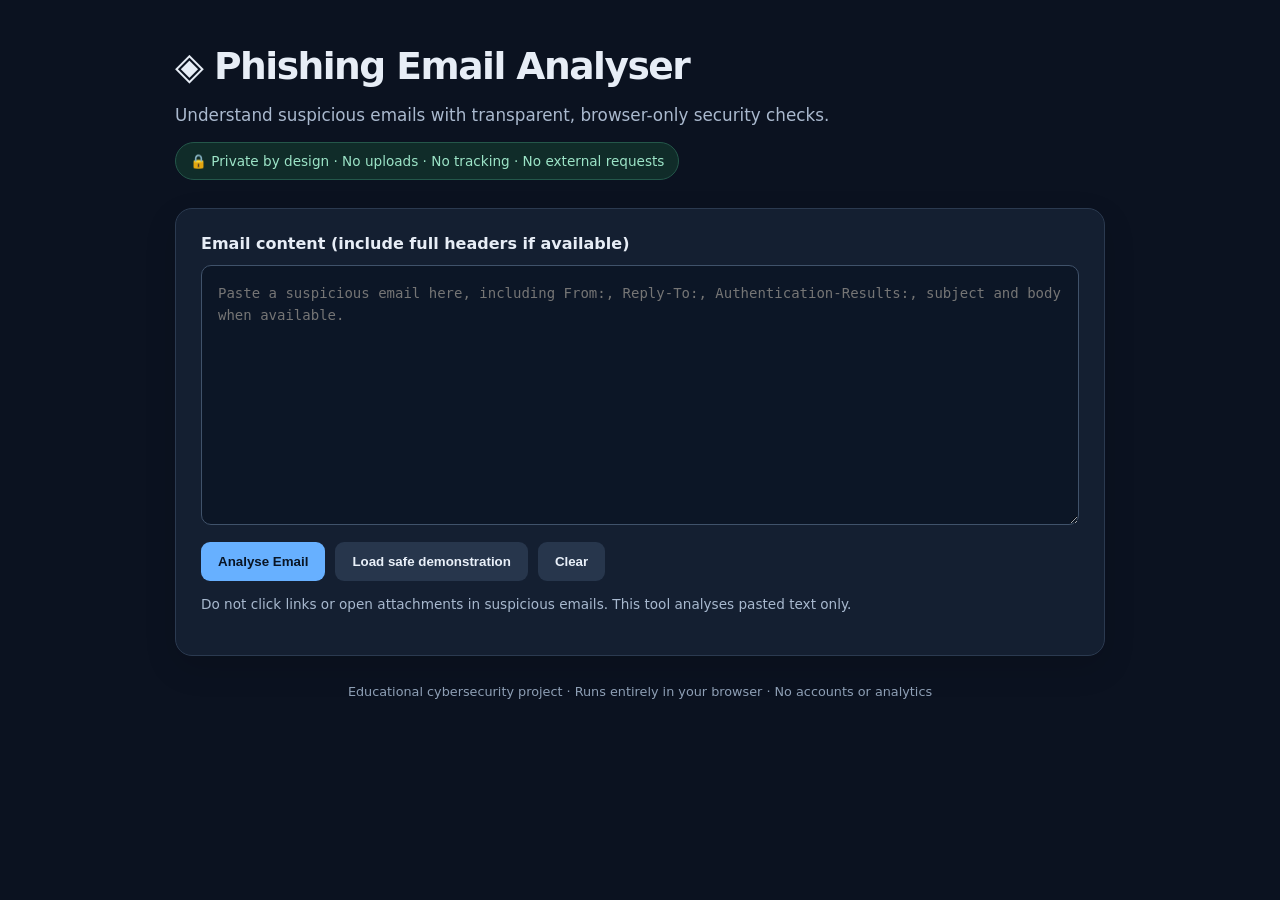
==== Phishing-Email-Analyser/index.html @ 763b8be5 "Add Phishing Email Analyser v1.0" ====
<!doctype html><html lang="en"><head><meta charset="utf-8"><meta name="viewport" content="width=device-width,initial-scale=1"><meta name="referrer" content="no-referrer"><meta http-equiv="Content-Security-Policy" content="default-src 'none'; script-src 'self'; style-src 'self'; img-src 'self' data:; connect-src 'none'; form-action 'none'; base-uri 'none'; object-src 'none'"><title>Phishing Email Analyser</title><link rel="stylesheet" href="styles.css"><script src="app.js" defer></script></head><body><main class="shell"><header><div class="brand">◈ Phishing Email Analyser</div><p class="sub">Understand suspicious emails with transparent, browser-only security checks.</p><div class="privacy">🔒 Private by design · No uploads · No tracking · No external requests</div></header><section class="panel"><label for="email">Email content (include full headers if available)</label><textarea id="email" spellcheck="false" placeholder="Paste a suspicious email here, including From:, Reply-To:, Authentication-Results:, subject and body when available."></textarea><div class="actions"><button id="analyse">Analyse Email</button><button id="sample" class="secondary">Load safe demonstration</button><button id="clear" class="secondary">Clear</button></div><p class="hint">Do not click links or open attachments in suspicious emails. This tool analyses pasted text only.</p></section><section id="results" class="panel" hidden aria-live="polite"><div class="summary"><div><div class="eyebrow">Estimated phishing risk</div><div id="score" class="score"></div></div><div><div id="classification" class="classification"></div><p id="overview"></p></div></div><div class="meter"><div id="meterFill"></div></div><h2>Detected warning signs</h2><div id="findings"></div><h2>Recommended next steps</h2><ul id="recommendations"></ul><p class="hint">Limitations: rule-based text checks cannot confirm sender identity, verify live domains, scan attachments, or prove an email is safe. Authentication results are interpreted only when included in pasted headers.</p></section><footer>Educational cybersecurity project · Runs entirely in your browser · No accounts or analytics</footer></main></body></html>
---- Phishing-Email-Analyser/styles.css ----
:root{font-family:system-ui,-apple-system,Segoe UI,Arial,sans-serif;color:#e7edf6;background:#0b1220;color-scheme:dark}*{box-sizing:border-box}body{margin:0}.shell{max-width:970px;margin:auto;padding:44px 20px}header{margin-bottom:28px}.brand{font-size:clamp(1.6rem,4vw,2.35rem);font-weight:800;letter-spacing:-.04em}.sub{color:#aab9ce;font-size:1.05rem}.privacy{display:inline-block;padding:10px 14px;border:1px solid #24574a;border-radius:20px;color:#9ce4c7;background:#102c29;font-size:.85rem}.panel{background:#141f31;border:1px solid #2b3a50;border-radius:17px;padding:25px;margin:20px 0;box-shadow:0 12px 32px #0002}label{display:block;font-weight:700;margin-bottom:12px}textarea{display:block;width:100%;height:260px;resize:vertical;background:#0c1626;border:1px solid #40526a;border-radius:10px;color:#edf5ff;padding:16px;font:14px/1.6 ui-monospace,Consolas,monospace}textarea:focus{outline:2px solid #65a8f8}.actions{display:flex;flex-wrap:wrap;gap:10px;margin-top:17px}button{cursor:pointer;border:0;border-radius:9px;padding:12px 17px;font-weight:700;background:#67b0ff;color:#091525}button:hover{filter:brightness(1.1)}button.secondary{background:#27364c;color:#e9f0f9}.hint{font-size:.85rem;color:#a8b9cf;line-height:1.6}.summary{display:grid;grid-template-columns:190px 1fr;gap:24px;align-items:center}.eyebrow{text-transform:uppercase;letter-spacing:.08em;font-size:.75rem;color:#a8b9cf}.score{font-size:4.5rem;font-weight:800;line-height:1.15}.classification{font-size:1.5rem;font-weight:800}#overview{color:#b8c8db;line-height:1.5}.meter{height:11px;border-radius:10px;background:#334258;overflow:hidden;margin:20px 0 30px}#meterFill{height:100%;width:0%;background:#45c78e;transition:width .3s}h2{font-size:1.18rem;margin:28px 0 13px}.finding{border:1px solid #36455a;background:#101b2b;padding:15px;margin:10px 0;border-radius:10px}.finding strong{display:block;margin-bottom:5px}.finding p{margin:5px 0;color:#b6c7d9;line-height:1.55}.points{font-size:.78rem;color:#ffcc83}.empty{color:#c3d0e0}li{margin:9px 0;line-height:1.55}footer{color:#8e9fb5;text-align:center;font-size:.8rem;margin-top:28px}@media(max-width:600px){.shell{padding:24px 12px}.panel{padding:17px}.summary{grid-template-columns:1fr;gap:5px}.score{font-size:3.8rem}}
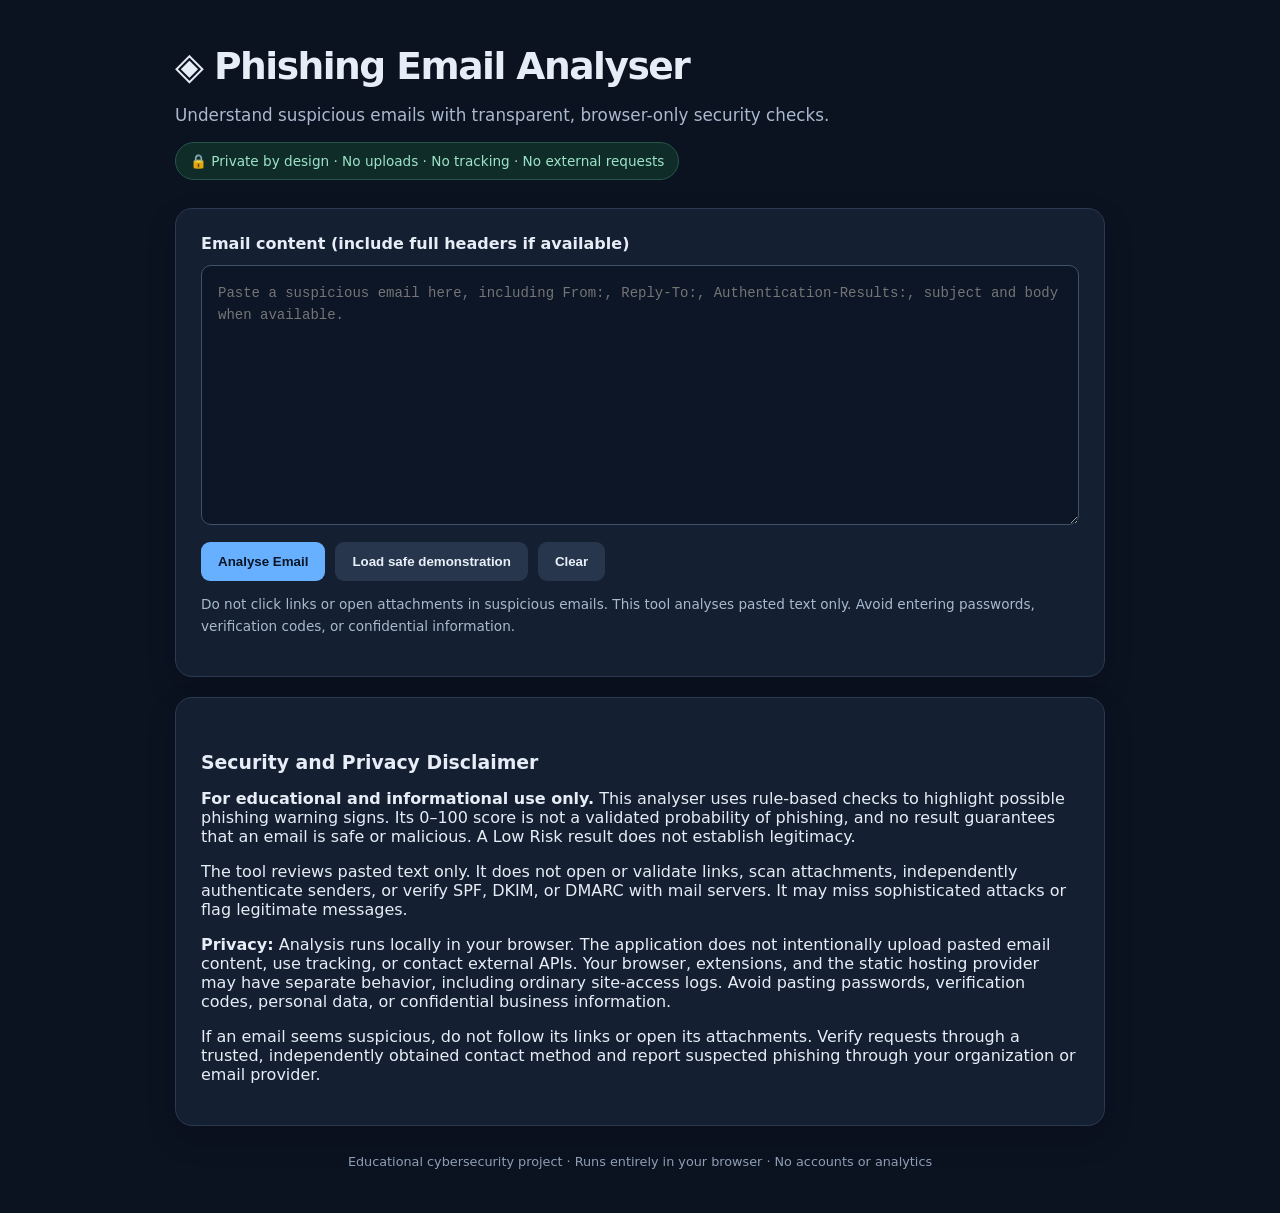
==== commit 6c97391f: "Add visible security and privacy disclaimer to production analyser" ====
--- a/Phishing-Email-Analyser/index.html
+++ b/Phishing-Email-Analyser/index.html
@@ -1 +1 @@
-<!doctype html><html lang="en"><head><meta charset="utf-8"><meta name="viewport" content="width=device-width,initial-scale=1"><meta name="referrer" content="no-referrer"><meta http-equiv="Content-Security-Policy" content="default-src 'none'; script-src 'self'; style-src 'self'; img-src 'self' data:; connect-src 'none'; form-action 'none'; base-uri 'none'; object-src 'none'"><title>Phishing Email Analyser</title><link rel="stylesheet" href="styles.css"><script src="app.js" defer></script></head><body><main class="shell"><header><div class="brand">◈ Phishing Email Analyser</div><p class="sub">Understand suspicious emails with transparent, browser-only security checks.</p><div class="privacy">🔒 Private by design · No uploads · No tracking · No external requests</div></header><section class="panel"><label for="email">Email content (include full headers if available)</label><textarea id="email" spellcheck="false" placeholder="Paste a suspicious email here, including From:, Reply-To:, Authentication-Results:, subject and body when available."></textarea><div class="actions"><button id="analyse">Analyse Email</button><button id="sample" class="secondary">Load safe demonstration</button><button id="clear" class="secondary">Clear</button></div><p class="hint">Do not click links or open attachments in suspicious emails. This tool analyses pasted text only.</p></section><section id="results" class="panel" hidden aria-live="polite"><div class="summary"><div><div class="eyebrow">Estimated phishing risk</div><div id="score" class="score"></div></div><div><div id="classification" class="classification"></div><p id="overview"></p></div></div><div class="meter"><div id="meterFill"></div></div><h2>Detected warning signs</h2><div id="findings"></div><h2>Recommended next steps</h2><ul id="recommendations"></ul><p class="hint">Limitations: rule-based text checks cannot confirm sender identity, verify live domains, scan attachments, or prove an email is safe. Authentication results are interpreted only when included in pasted headers.</p></section><footer>Educational cybersecurity project · Runs entirely in your browser · No accounts or analytics</footer></main></body></html>
+<!doctype html><html lang="en"><head><meta charset="utf-8"><meta name="viewport" content="width=device-width,initial-scale=1"><meta name="referrer" content="no-referrer"><meta http-equiv="Content-Security-Policy" content="default-src 'none'; script-src 'self'; style-src 'self'; img-src 'self' data:; connect-src 'none'; form-action 'none'; base-uri 'none'; object-src 'none'"><title>Phishing Email Analyser</title><link rel="stylesheet" href="styles.css"><script src="app.js" defer></script></head><body><main class="shell"><header><div class="brand">◈ Phishing Email Analyser</div><p class="sub">Understand suspicious emails with transparent, browser-only security checks.</p><div class="privacy">🔒 Private by design · No uploads · No tracking · No external requests</div></header><section class="panel"><label for="email">Email content (include full headers if available)</label><textarea id="email" spellcheck="false" placeholder="Paste a suspicious email here, including From:, Reply-To:, Authentication-Results:, subject and body when available."></textarea><div class="actions"><button id="analyse">Analyse Email</button><button id="sample" class="secondary">Load safe demonstration</button><button id="clear" class="secondary">Clear</button></div><p class="hint">Do not click links or open attachments in suspicious emails. This tool analyses pasted text only. Avoid entering passwords, verification codes, or confidential information.</p></section><section id="results" class="panel" hidden aria-live="polite"><div class="summary"><div><div class="eyebrow">Estimated phishing risk</div><div id="score" class="score"></div></div><div><div id="classification" class="classification"></div><p id="overview"></p></div></div><div class="meter"><div id="meterFill"></div></div><h2>Detected warning signs</h2><div id="findings"></div><h2>Recommended next steps</h2><ul id="recommendations"></ul><p class="hint">Limitations: rule-based text checks cannot confirm sender identity, verify live domains, scan attachments, or prove an email is safe. Authentication results are interpreted only when included in pasted headers.</p></section><section class="panel disclaimer" aria-labelledby="disclaimer-heading"><h2 id="disclaimer-heading">Security and Privacy Disclaimer</h2><p><strong>For educational and informational use only.</strong> This analyser uses rule-based checks to highlight possible phishing warning signs. Its 0–100 score is not a validated probability of phishing, and no result guarantees that an email is safe or malicious. A Low Risk result does not establish legitimacy.</p><p>The tool reviews pasted text only. It does not open or validate links, scan attachments, independently authenticate senders, or verify SPF, DKIM, or DMARC with mail servers. It may miss sophisticated attacks or flag legitimate messages.</p><p><strong>Privacy:</strong> Analysis runs locally in your browser. The application does not intentionally upload pasted email content, use tracking, or contact external APIs. Your browser, extensions, and the static hosting provider may have separate behavior, including ordinary site-access logs. Avoid pasting passwords, verification codes, personal data, or confidential business information.</p><p>If an email seems suspicious, do not follow its links or open its attachments. Verify requests through a trusted, independently obtained contact method and report suspected phishing through your organization or email provider.</p></section><footer>Educational cybersecurity project · Runs entirely in your browser · No accounts or analytics</footer></main></body></html>
--- a/Phishing-Email-Analyser/styles.css
+++ b/Phishing-Email-Analyser/styles.css
@@ -1 +1 @@
-:root{font-family:system-ui,-apple-system,Segoe UI,Arial,sans-serif;color:#e7edf6;background:#0b1220;color-scheme:dark}*{box-sizing:border-box}body{margin:0}.shell{max-width:970px;margin:auto;padding:44px 20px}header{margin-bottom:28px}.brand{font-size:clamp(1.6rem,4vw,2.35rem);font-weight:800;letter-spacing:-.04em}.sub{color:#aab9ce;font-size:1.05rem}.privacy{display:inline-block;padding:10px 14px;border:1px solid #24574a;border-radius:20px;color:#9ce4c7;background:#102c29;font-size:.85rem}.panel{background:#141f31;border:1px solid #2b3a50;border-radius:17px;padding:25px;margin:20px 0;box-shadow:0 12px 32px #0002}label{display:block;font-weight:700;margin-bottom:12px}textarea{display:block;width:100%;height:260px;resize:vertical;background:#0c1626;border:1px solid #40526a;border-radius:10px;color:#edf5ff;padding:16px;font:14px/1.6 ui-monospace,Consolas,monospace}textarea:focus{outline:2px solid #65a8f8}.actions{display:flex;flex-wrap:wrap;gap:10px;margin-top:17px}button{cursor:pointer;border:0;border-radius:9px;padding:12px 17px;font-weight:700;background:#67b0ff;color:#091525}button:hover{filter:brightness(1.1)}button.secondary{background:#27364c;color:#e9f0f9}.hint{font-size:.85rem;color:#a8b9cf;line-height:1.6}.summary{display:grid;grid-template-columns:190px 1fr;gap:24px;align-items:center}.eyebrow{text-transform:uppercase;letter-spacing:.08em;font-size:.75rem;color:#a8b9cf}.score{font-size:4.5rem;font-weight:800;line-height:1.15}.classification{font-size:1.5rem;font-weight:800}#overview{color:#b8c8db;line-height:1.5}.meter{height:11px;border-radius:10px;background:#334258;overflow:hidden;margin:20px 0 30px}#meterFill{height:100%;width:0%;background:#45c78e;transition:width .3s}h2{font-size:1.18rem;margin:28px 0 13px}.finding{border:1px solid #36455a;background:#101b2b;padding:15px;margin:10px 0;border-radius:10px}.finding strong{display:block;margin-bottom:5px}.finding p{margin:5px 0;color:#b6c7d9;line-height:1.55}.points{font-size:.78rem;color:#ffcc83}.empty{color:#c3d0e0}li{margin:9px 0;line-height:1.55}footer{color:#8e9fb5;text-align:center;font-size:.8rem;margin-top:28px}@media(max-width:600px){.shell{padding:24px 12px}.panel{padding:17px}.summary{grid-template-columns:1fr;gap:5px}.score{font-size:3.8rem}}
+:root{font-family:system-ui,-apple-system,Segoe UI,Arial,sans-serif;color:#e7edf6;background:#0b1220;color-scheme:dark}*{box-sizing:border-box}body{margin:0}.shell{max-width:970px;margin:auto;padding:44px 20px}header{margin-bottom:28px}.brand{font-size:clamp(1.6rem,4vw,2.35rem);font-weight:800;letter-spacing:-.04em}.sub{color:#aab9ce;font-size:1.05rem}.privacy{display:inline-block;padding:10px 14px;border:1px solid #24574a;border-radius:20px;color:#9ce4c7;background:#102c29;font-size:.85rem}.panel{background:#141f31;border:1px solid #2b3a50;border-radius:17px;padding:25px;margin:20px 0;box-shadow:0 12px 32px #0002}label{display:block;font-weight:700;margin-bottom:12px}textarea{display:block;width:100%;height:260px;resize:vertical;background:#0c1626;border:1px solid #40526a;border-radius:10px;color:#edf5ff;padding:16px;font:14px/1.6 ui-monospace,Consolas,monospace}textarea:focus{outline:2px solid #65a8f8}.actions{display:flex;flex-wrap:wrap;gap:10px;margin-top:17px}button{cursor:pointer;border:0;border-radius:9px;padding:12px 17px;font-weight:700;background:#67b0ff;color:#091525}button:hover{filter:brightness(1.1)}button.secondary{background:#27364c;color:#e9f0f9}.hint{font-size:.85rem;color:#a8b9cf;line-height:1.6}.summary{display:grid;grid-template-columns:minmax(0,1fr) minmax(0,1.25fr);gap:clamp(18px,3vw,36px);align-items:center}.summary>div{min-width:0}.eyebrow{text-transform:uppercase;letter-spacing:.08em;font-size:.75rem;color:#a8b9cf}.score{font-size:clamp(2.6rem,5vw,4.5rem);font-weight:800;line-height:1.15;letter-spacing:-.035em;overflow-wrap:anywhere;font-variant-numeric:tabular-nums}.classification{font-size:1.5rem;font-weight:800;overflow-wrap:anywhere}#overview{color:#b8c8db;line-height:1.5;overflow-wrap:anywhere}.meter{height:11px;border-radius:10px;background:#334258;overflow:hidden;margin:20px 0 30px}#meterFill{height:100%;width:0%;background:#45c78e;transition:width .3s}h2{font-size:1.18rem;margin:28px 0 13px}.finding{border:1px solid #36455a;background:#101b2b;padding:15px;margin:10px 0;border-radius:10px}.finding strong{display:block;margin-bottom:5px}.finding p{margin:5px 0;color:#b6c7d9;line-height:1.55}.points{font-size:.78rem;color:#ffcc83}.empty{color:#c3d0e0}li{margin:9px 0;line-height:1.55}footer{color:#8e9fb5;text-align:center;font-size:.8rem;margin-top:28px}@media(max-width:700px){.shell{padding:24px 12px}.panel{padding:17px}.summary{grid-template-columns:minmax(0,1fr);gap:12px;align-items:start}.score{font-size:clamp(2.8rem,11vw,4rem)}}
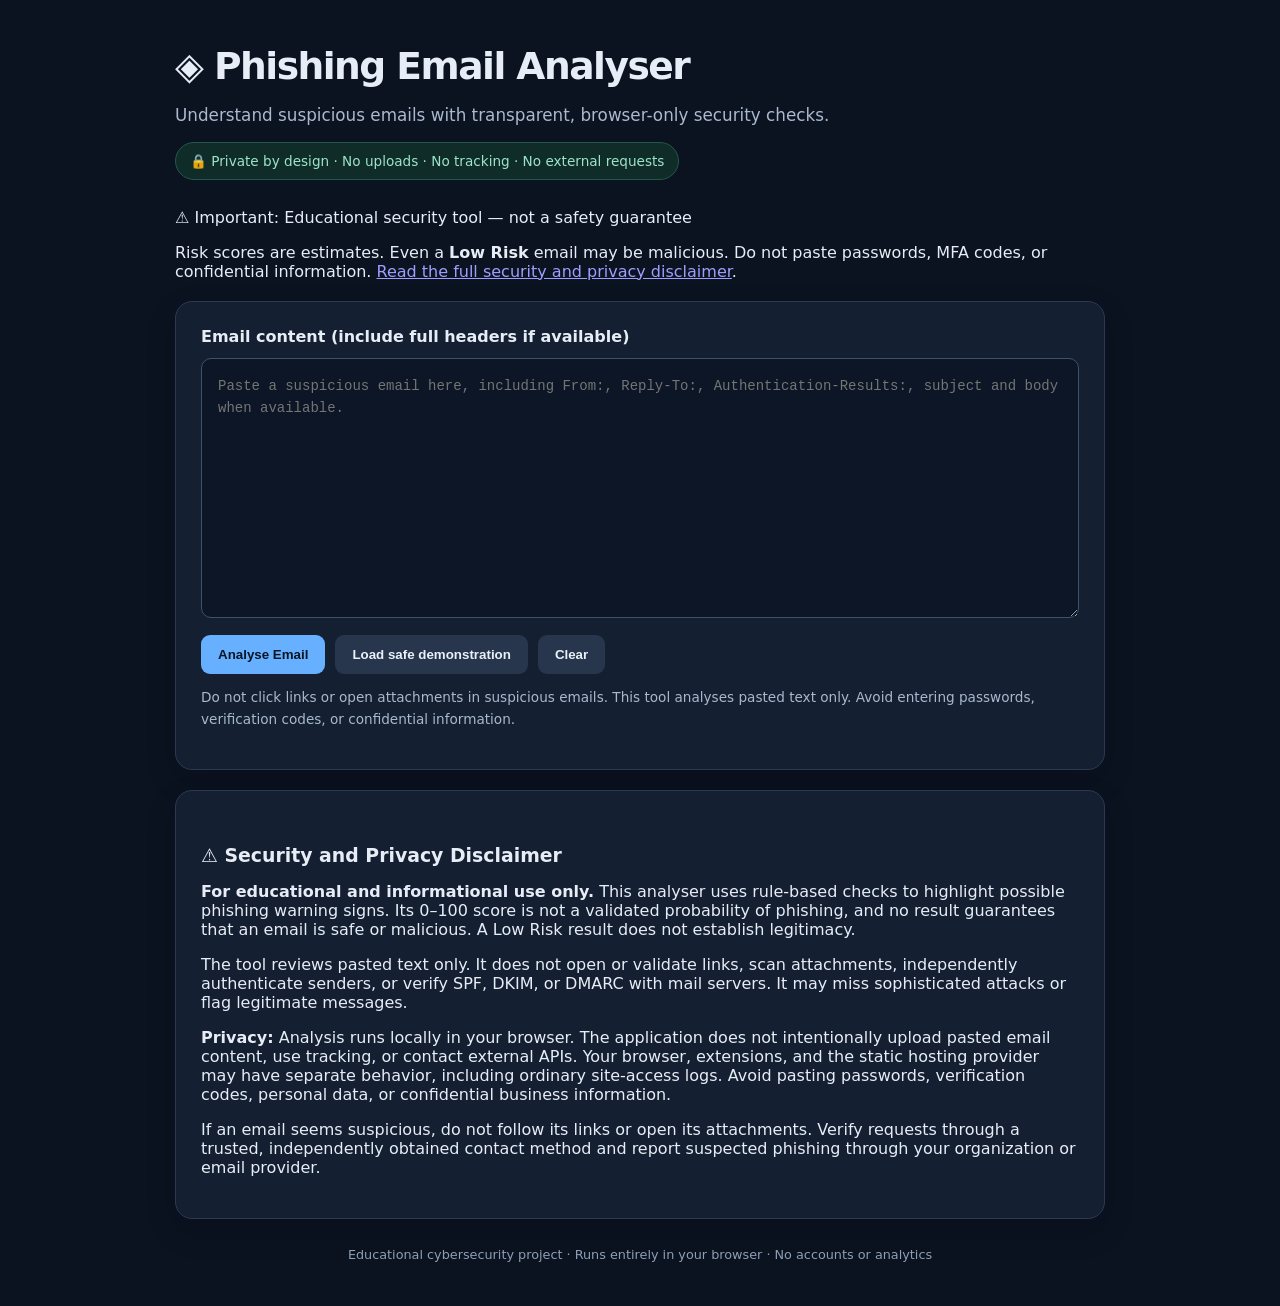
==== commit 408bdec0: "Make production disclaimer prominent above analyser and refresh stylesheet" ====
--- a/Phishing-Email-Analyser/index.html
+++ b/Phishing-Email-Analyser/index.html
@@ -1 +1 @@
-<!doctype html><html lang="en"><head><meta charset="utf-8"><meta name="viewport" content="width=device-width,initial-scale=1"><meta name="referrer" content="no-referrer"><meta http-equiv="Content-Security-Policy" content="default-src 'none'; script-src 'self'; style-src 'self'; img-src 'self' data:; connect-src 'none'; form-action 'none'; base-uri 'none'; object-src 'none'"><title>Phishing Email Analyser</title><link rel="stylesheet" href="styles.css"><script src="app.js" defer></script></head><body><main class="shell"><header><div class="brand">◈ Phishing Email Analyser</div><p class="sub">Understand suspicious emails with transparent, browser-only security checks.</p><div class="privacy">🔒 Private by design · No uploads · No tracking · No external requests</div></header><section class="panel"><label for="email">Email content (include full headers if available)</label><textarea id="email" spellcheck="false" placeholder="Paste a suspicious email here, including From:, Reply-To:, Authentication-Results:, subject and body when available."></textarea><div class="actions"><button id="analyse">Analyse Email</button><button id="sample" class="secondary">Load safe demonstration</button><button id="clear" class="secondary">Clear</button></div><p class="hint">Do not click links or open attachments in suspicious emails. This tool analyses pasted text only. Avoid entering passwords, verification codes, or confidential information.</p></section><section id="results" class="panel" hidden aria-live="polite"><div class="summary"><div><div class="eyebrow">Estimated phishing risk</div><div id="score" class="score"></div></div><div><div id="classification" class="classification"></div><p id="overview"></p></div></div><div class="meter"><div id="meterFill"></div></div><h2>Detected warning signs</h2><div id="findings"></div><h2>Recommended next steps</h2><ul id="recommendations"></ul><p class="hint">Limitations: rule-based text checks cannot confirm sender identity, verify live domains, scan attachments, or prove an email is safe. Authentication results are interpreted only when included in pasted headers.</p></section><section class="panel disclaimer" aria-labelledby="disclaimer-heading"><h2 id="disclaimer-heading">Security and Privacy Disclaimer</h2><p><strong>For educational and informational use only.</strong> This analyser uses rule-based checks to highlight possible phishing warning signs. Its 0–100 score is not a validated probability of phishing, and no result guarantees that an email is safe or malicious. A Low Risk result does not establish legitimacy.</p><p>The tool reviews pasted text only. It does not open or validate links, scan attachments, independently authenticate senders, or verify SPF, DKIM, or DMARC with mail servers. It may miss sophisticated attacks or flag legitimate messages.</p><p><strong>Privacy:</strong> Analysis runs locally in your browser. The application does not intentionally upload pasted email content, use tracking, or contact external APIs. Your browser, extensions, and the static hosting provider may have separate behavior, including ordinary site-access logs. Avoid pasting passwords, verification codes, personal data, or confidential business information.</p><p>If an email seems suspicious, do not follow its links or open its attachments. Verify requests through a trusted, independently obtained contact method and report suspected phishing through your organization or email provider.</p></section><footer>Educational cybersecurity project · Runs entirely in your browser · No accounts or analytics</footer></main></body></html>
+<!doctype html><html lang="en"><head><meta charset="utf-8"><meta name="viewport" content="width=device-width,initial-scale=1"><meta name="referrer" content="no-referrer"><meta http-equiv="Content-Security-Policy" content="default-src 'none'; script-src 'self'; style-src 'self'; img-src 'self' data:; connect-src 'none'; form-action 'none'; base-uri 'none'; object-src 'none'"><title>Phishing Email Analyser</title><link rel="stylesheet" href="styles.css?v=1.0.2"><script src="app.js" defer></script></head><body><main class="shell"><header><div class="brand">◈ Phishing Email Analyser</div><p class="sub">Understand suspicious emails with transparent, browser-only security checks.</p><div class="privacy">🔒 Private by design · No uploads · No tracking · No external requests</div></header><aside class="disclaimer-banner" aria-label="Important security disclaimer"><div class="disclaimer-banner-title">⚠ Important: Educational security tool — not a safety guarantee</div><p>Risk scores are estimates. Even a <strong>Low Risk</strong> email may be malicious. Do not paste passwords, MFA codes, or confidential information. <a href="#disclaimer-heading">Read the full security and privacy disclaimer</a>.</p></aside><section class="panel"><label for="email">Email content (include full headers if available)</label><textarea id="email" spellcheck="false" placeholder="Paste a suspicious email here, including From:, Reply-To:, Authentication-Results:, subject and body when available."></textarea><div class="actions"><button id="analyse">Analyse Email</button><button id="sample" class="secondary">Load safe demonstration</button><button id="clear" class="secondary">Clear</button></div><p class="hint">Do not click links or open attachments in suspicious emails. This tool analyses pasted text only. Avoid entering passwords, verification codes, or confidential information.</p></section><section id="results" class="panel" hidden aria-live="polite"><div class="summary"><div><div class="eyebrow">Estimated phishing risk</div><div id="score" class="score"></div></div><div><div id="classification" class="classification"></div><p id="overview"></p></div></div><div class="meter"><div id="meterFill"></div></div><h2>Detected warning signs</h2><div id="findings"></div><h2>Recommended next steps</h2><ul id="recommendations"></ul><p class="hint">Limitations: rule-based text checks cannot confirm sender identity, verify live domains, scan attachments, or prove an email is safe. Authentication results are interpreted only when included in pasted headers.</p></section><section class="panel disclaimer" aria-labelledby="disclaimer-heading"><h2 id="disclaimer-heading">⚠ Security and Privacy Disclaimer</h2><p><strong>For educational and informational use only.</strong> This analyser uses rule-based checks to highlight possible phishing warning signs. Its 0–100 score is not a validated probability of phishing, and no result guarantees that an email is safe or malicious. A Low Risk result does not establish legitimacy.</p><p>The tool reviews pasted text only. It does not open or validate links, scan attachments, independently authenticate senders, or verify SPF, DKIM, or DMARC with mail servers. It may miss sophisticated attacks or flag legitimate messages.</p><p><strong>Privacy:</strong> Analysis runs locally in your browser. The application does not intentionally upload pasted email content, use tracking, or contact external APIs. Your browser, extensions, and the static hosting provider may have separate behavior, including ordinary site-access logs. Avoid pasting passwords, verification codes, personal data, or confidential business information.</p><p>If an email seems suspicious, do not follow its links or open its attachments. Verify requests through a trusted, independently obtained contact method and report suspected phishing through your organization or email provider.</p></section><footer>Educational cybersecurity project · Runs entirely in your browser · No accounts or analytics</footer></main></body></html>
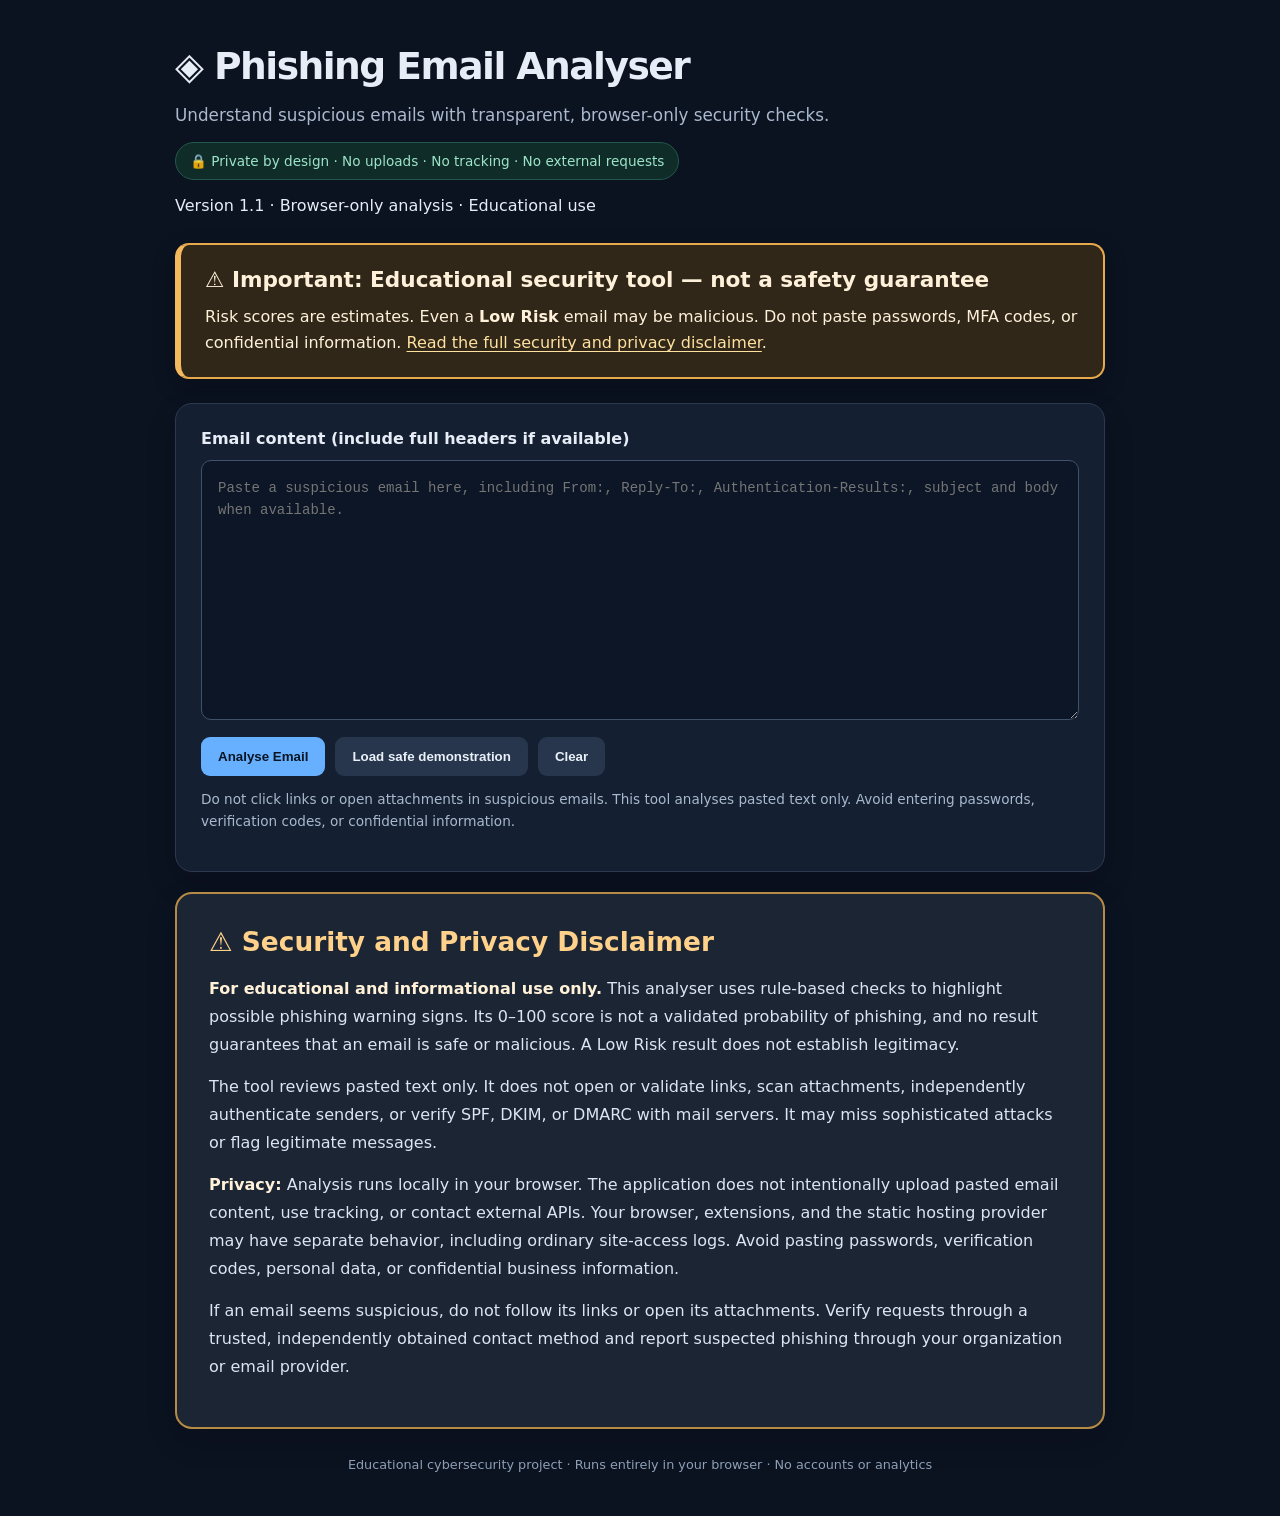
==== commit 575e82a2: "Improve risk dashboard clarity, accessibility, and release labeling" ====
--- a/Phishing-Email-Analyser/index.html
+++ b/Phishing-Email-Analyser/index.html
@@ -1 +1 @@
-<!doctype html><html lang="en"><head><meta charset="utf-8"><meta name="viewport" content="width=device-width,initial-scale=1"><meta name="referrer" content="no-referrer"><meta http-equiv="Content-Security-Policy" content="default-src 'none'; script-src 'self'; style-src 'self'; img-src 'self' data:; connect-src 'none'; form-action 'none'; base-uri 'none'; object-src 'none'"><title>Phishing Email Analyser</title><link rel="stylesheet" href="styles.css?v=1.0.2"><script src="app.js" defer></script></head><body><main class="shell"><header><div class="brand">◈ Phishing Email Analyser</div><p class="sub">Understand suspicious emails with transparent, browser-only security checks.</p><div class="privacy">🔒 Private by design · No uploads · No tracking · No external requests</div></header><aside class="disclaimer-banner" aria-label="Important security disclaimer"><div class="disclaimer-banner-title">⚠ Important: Educational security tool — not a safety guarantee</div><p>Risk scores are estimates. Even a <strong>Low Risk</strong> email may be malicious. Do not paste passwords, MFA codes, or confidential information. <a href="#disclaimer-heading">Read the full security and privacy disclaimer</a>.</p></aside><section class="panel"><label for="email">Email content (include full headers if available)</label><textarea id="email" spellcheck="false" placeholder="Paste a suspicious email here, including From:, Reply-To:, Authentication-Results:, subject and body when available."></textarea><div class="actions"><button id="analyse">Analyse Email</button><button id="sample" class="secondary">Load safe demonstration</button><button id="clear" class="secondary">Clear</button></div><p class="hint">Do not click links or open attachments in suspicious emails. This tool analyses pasted text only. Avoid entering passwords, verification codes, or confidential information.</p></section><section id="results" class="panel" hidden aria-live="polite"><div class="summary"><div><div class="eyebrow">Estimated phishing risk</div><div id="score" class="score"></div></div><div><div id="classification" class="classification"></div><p id="overview"></p></div></div><div class="meter"><div id="meterFill"></div></div><h2>Detected warning signs</h2><div id="findings"></div><h2>Recommended next steps</h2><ul id="recommendations"></ul><p class="hint">Limitations: rule-based text checks cannot confirm sender identity, verify live domains, scan attachments, or prove an email is safe. Authentication results are interpreted only when included in pasted headers.</p></section><section class="panel disclaimer" aria-labelledby="disclaimer-heading"><h2 id="disclaimer-heading">⚠ Security and Privacy Disclaimer</h2><p><strong>For educational and informational use only.</strong> This analyser uses rule-based checks to highlight possible phishing warning signs. Its 0–100 score is not a validated probability of phishing, and no result guarantees that an email is safe or malicious. A Low Risk result does not establish legitimacy.</p><p>The tool reviews pasted text only. It does not open or validate links, scan attachments, independently authenticate senders, or verify SPF, DKIM, or DMARC with mail servers. It may miss sophisticated attacks or flag legitimate messages.</p><p><strong>Privacy:</strong> Analysis runs locally in your browser. The application does not intentionally upload pasted email content, use tracking, or contact external APIs. Your browser, extensions, and the static hosting provider may have separate behavior, including ordinary site-access logs. Avoid pasting passwords, verification codes, personal data, or confidential business information.</p><p>If an email seems suspicious, do not follow its links or open its attachments. Verify requests through a trusted, independently obtained contact method and report suspected phishing through your organization or email provider.</p></section><footer>Educational cybersecurity project · Runs entirely in your browser · No accounts or analytics</footer></main></body></html>
+<!doctype html><html lang="en"><head><meta charset="utf-8"><meta name="viewport" content="width=device-width,initial-scale=1"><meta name="referrer" content="no-referrer"><meta http-equiv="Content-Security-Policy" content="default-src 'none'; script-src 'self'; style-src 'self'; img-src 'self' data:; connect-src 'none'; form-action 'none'; base-uri 'none'; object-src 'none'"><title>Phishing Email Analyser</title><link rel="stylesheet" href="styles.css?v=1.1.0"><script src="app.js?v=1.1.0" defer></script></head><body><main class="shell"><header><div class="brand">◈ Phishing Email Analyser</div><p class="sub">Understand suspicious emails with transparent, browser-only security checks.</p><div class="privacy">🔒 Private by design · No uploads · No tracking · No external requests</div><p class="release-note">Version 1.1 · Browser-only analysis · Educational use</p></header><aside class="disclaimer-banner" aria-label="Important security disclaimer"><div class="disclaimer-banner-title">⚠ Important: Educational security tool — not a safety guarantee</div><p>Risk scores are estimates. Even a <strong>Low Risk</strong> email may be malicious. Do not paste passwords, MFA codes, or confidential information. <a href="#disclaimer-heading">Read the full security and privacy disclaimer</a>.</p></aside><section class="panel"><label for="email">Email content (include full headers if available)</label><textarea id="email" spellcheck="false" placeholder="Paste a suspicious email here, including From:, Reply-To:, Authentication-Results:, subject and body when available."></textarea><div class="actions"><button id="analyse">Analyse Email</button><button id="sample" class="secondary">Load safe demonstration</button><button id="clear" class="secondary">Clear</button></div><p class="hint">Do not click links or open attachments in suspicious emails. This tool analyses pasted text only. Avoid entering passwords, verification codes, or confidential information.</p></section><section id="results" class="panel" hidden aria-live="polite"><div class="summary"><div><div class="eyebrow">Estimated phishing risk</div><div id="score" class="score"></div></div><div><div id="classification" class="classification"></div><p id="overview"></p></div></div><div class="meter" role="progressbar" aria-label="Estimated phishing risk score" aria-valuemin="0" aria-valuemax="100" aria-valuenow="0" id="riskMeter"><div id="meterFill"></div></div><div class="risk-scale" aria-label="Risk categories"><span>Low Risk: 0–24</span><span>Suspicious: 25–59</span><span>High Risk: 60–100</span></div><p id="riskNote" class="risk-note">Scores are rule-based estimates, not probabilities or safety guarantees.</p><h2>Detected warning signs <span id="findingCount" class="finding-count"></span></h2><div id="findings"></div><h2>Recommended next steps</h2><ul id="recommendations"></ul><p class="hint">Limitations: rule-based text checks cannot confirm sender identity, verify live domains, scan attachments, or prove an email is safe. Authentication results are interpreted only when included in pasted headers.</p></section><section class="panel disclaimer" aria-labelledby="disclaimer-heading"><h2 id="disclaimer-heading">⚠ Security and Privacy Disclaimer</h2><p><strong>For educational and informational use only.</strong> This analyser uses rule-based checks to highlight possible phishing warning signs. Its 0–100 score is not a validated probability of phishing, and no result guarantees that an email is safe or malicious. A Low Risk result does not establish legitimacy.</p><p>The tool reviews pasted text only. It does not open or validate links, scan attachments, independently authenticate senders, or verify SPF, DKIM, or DMARC with mail servers. It may miss sophisticated attacks or flag legitimate messages.</p><p><strong>Privacy:</strong> Analysis runs locally in your browser. The application does not intentionally upload pasted email content, use tracking, or contact external APIs. Your browser, extensions, and the static hosting provider may have separate behavior, including ordinary site-access logs. Avoid pasting passwords, verification codes, personal data, or confidential business information.</p><p>If an email seems suspicious, do not follow its links or open its attachments. Verify requests through a trusted, independently obtained contact method and report suspected phishing through your organization or email provider.</p></section><footer>Educational cybersecurity project · Runs entirely in your browser · No accounts or analytics</footer></main></body></html>
--- a/Phishing-Email-Analyser/styles.css
+++ b/Phishing-Email-Analyser/styles.css
@@ -1 +1,4 @@
 :root{font-family:system-ui,-apple-system,Segoe UI,Arial,sans-serif;color:#e7edf6;background:#0b1220;color-scheme:dark}*{box-sizing:border-box}body{margin:0}.shell{max-width:970px;margin:auto;padding:44px 20px}header{margin-bottom:28px}.brand{font-size:clamp(1.6rem,4vw,2.35rem);font-weight:800;letter-spacing:-.04em}.sub{color:#aab9ce;font-size:1.05rem}.privacy{display:inline-block;padding:10px 14px;border:1px solid #24574a;border-radius:20px;color:#9ce4c7;background:#102c29;font-size:.85rem}.panel{background:#141f31;border:1px solid #2b3a50;border-radius:17px;padding:25px;margin:20px 0;box-shadow:0 12px 32px #0002}label{display:block;font-weight:700;margin-bottom:12px}textarea{display:block;width:100%;height:260px;resize:vertical;background:#0c1626;border:1px solid #40526a;border-radius:10px;color:#edf5ff;padding:16px;font:14px/1.6 ui-monospace,Consolas,monospace}textarea:focus{outline:2px solid #65a8f8}.actions{display:flex;flex-wrap:wrap;gap:10px;margin-top:17px}button{cursor:pointer;border:0;border-radius:9px;padding:12px 17px;font-weight:700;background:#67b0ff;color:#091525}button:hover{filter:brightness(1.1)}button.secondary{background:#27364c;color:#e9f0f9}.hint{font-size:.85rem;color:#a8b9cf;line-height:1.6}.summary{display:grid;grid-template-columns:minmax(0,1fr) minmax(0,1.25fr);gap:clamp(18px,3vw,36px);align-items:center}.summary>div{min-width:0}.eyebrow{text-transform:uppercase;letter-spacing:.08em;font-size:.75rem;color:#a8b9cf}.score{font-size:clamp(2.6rem,5vw,4.5rem);font-weight:800;line-height:1.15;letter-spacing:-.035em;overflow-wrap:anywhere;font-variant-numeric:tabular-nums}.classification{font-size:1.5rem;font-weight:800;overflow-wrap:anywhere}#overview{color:#b8c8db;line-height:1.5;overflow-wrap:anywhere}.meter{height:11px;border-radius:10px;background:#334258;overflow:hidden;margin:20px 0 30px}#meterFill{height:100%;width:0%;background:#45c78e;transition:width .3s}h2{font-size:1.18rem;margin:28px 0 13px}.finding{border:1px solid #36455a;background:#101b2b;padding:15px;margin:10px 0;border-radius:10px}.finding strong{display:block;margin-bottom:5px}.finding p{margin:5px 0;color:#b6c7d9;line-height:1.55}.points{font-size:.78rem;color:#ffcc83}.empty{color:#c3d0e0}li{margin:9px 0;line-height:1.55}footer{color:#8e9fb5;text-align:center;font-size:.8rem;margin-top:28px}@media(max-width:700px){.shell{padding:24px 12px}.panel{padding:17px}.summary{grid-template-columns:minmax(0,1fr);gap:12px;align-items:start}.score{font-size:clamp(2.8rem,11vw,4rem)}}
+
+/* Prominent production security notice */
+.disclaimer-banner{border:2px solid #e6aa4c;border-left:6px solid #f4b95c;background:#302719;border-radius:14px;padding:20px 24px;margin:20px 0 24px;color:#fff1d9;box-shadow:0 8px 24px #0003}.disclaimer-banner-title{font-size:clamp(1.05rem,2.5vw,1.35rem);font-weight:800;line-height:1.35}.disclaimer-banner p{line-height:1.65;margin:10px 0 0;font-size:1rem}.disclaimer-banner a{color:#ffe1a0;text-decoration:underline;text-underline-offset:3px}.disclaimer{border:2px solid #b68b45;background:#1c2533;padding:clamp(20px,4vw,32px)}.disclaimer h2{font-size:clamp(1.25rem,3vw,1.65rem);margin:0 0 18px;color:#ffd18a}.disclaimer p{font-size:1rem;line-height:1.75;color:#dce5f2;margin:14px 0}.disclaimer strong{color:#fff2d8}@media(max-width:700px){.disclaimer-banner{padding:16px}.disclaimer{padding:18px}}
